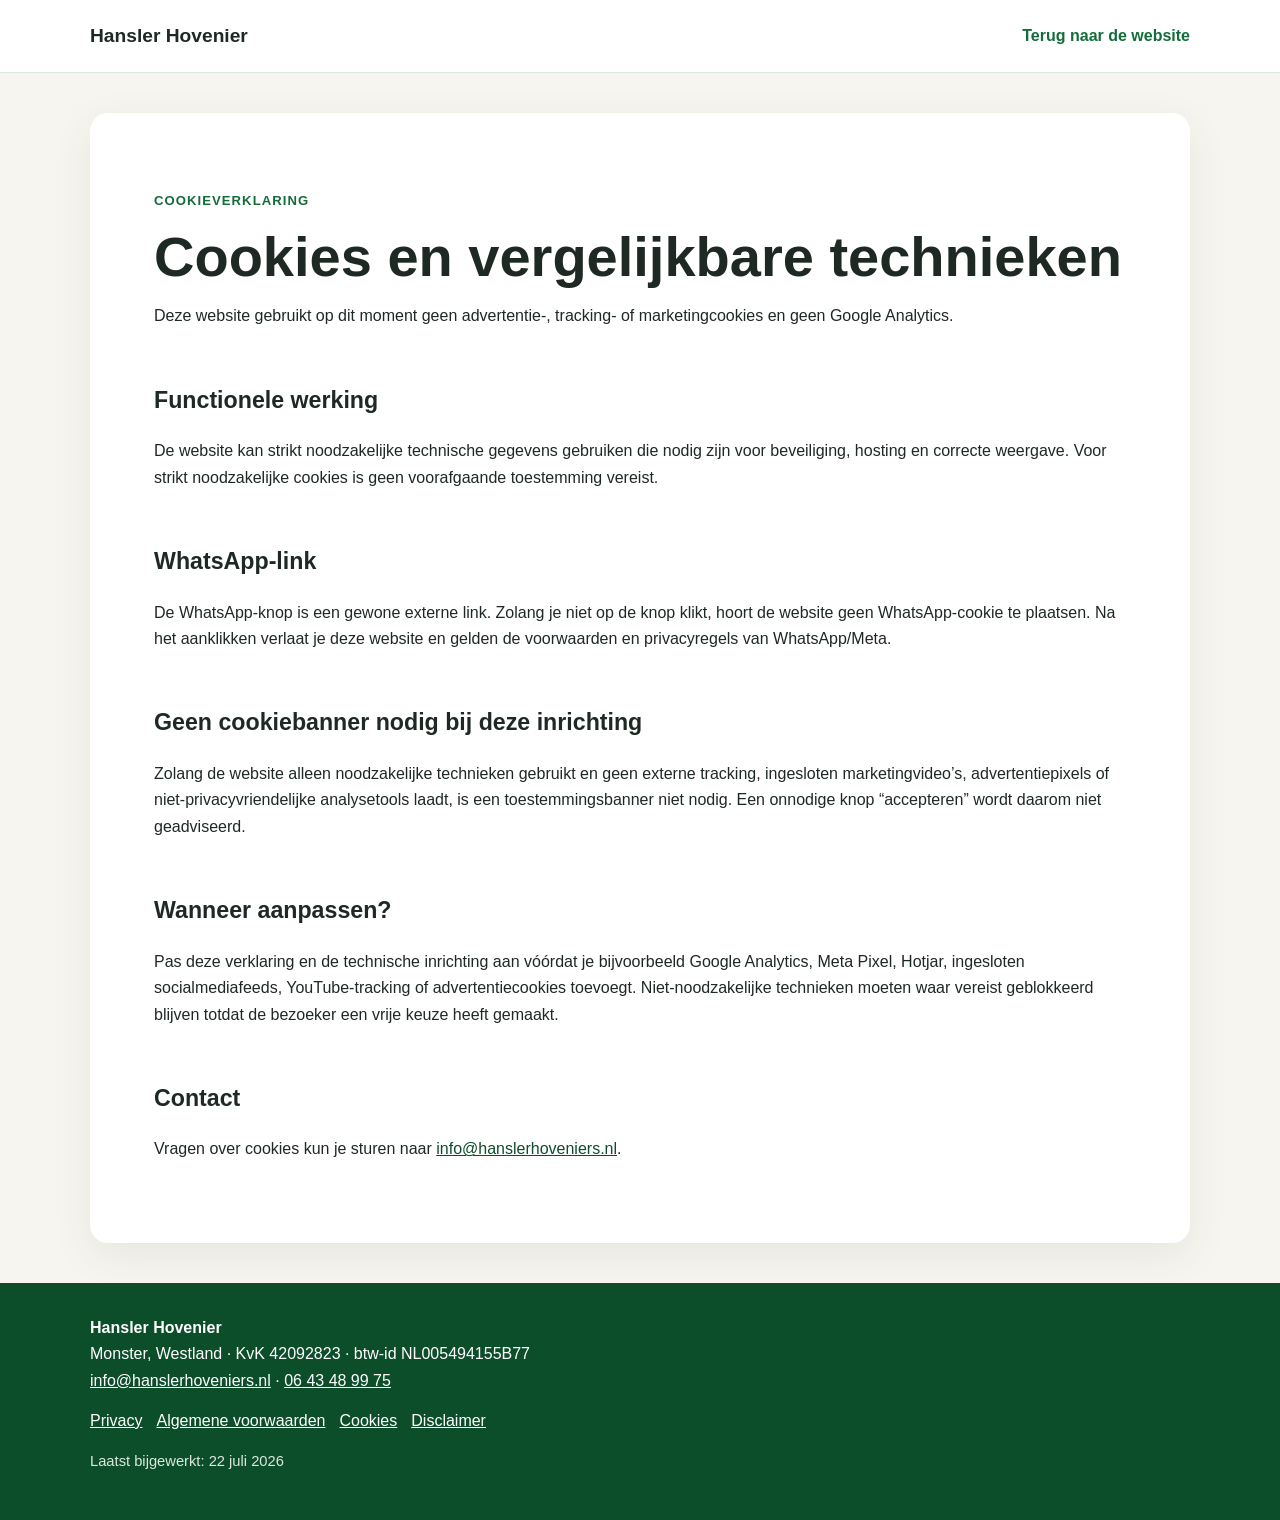
==== cookies.html @ 3fc3b0d9 "Add files via upload" ====
<!doctype html>
<html lang="nl">
<head>
  <meta charset="utf-8">
  <meta name="viewport" content="width=device-width,initial-scale=1">
  <title>Cookies | Hansler Hovenier</title>
  <meta name="description" content="Cookieverklaring van Hansler Hovenier.">
  <meta name="robots" content="index,follow">
  <link rel="canonical" href="https://hanslerhoveniers.nl/cookies.html">
  <link rel="stylesheet" href="legal.css">
</head>
<body>
<header class="site-header">
  <div class="header-inner">
    <a class="brand" href="index.html">Hansler Hovenier</a>
    <a class="back-link" href="index.html">Terug naar de website</a>
  </div>
</header>
<main class="legal-wrap">

<p class="eyebrow">Cookieverklaring</p>
<h1>Cookies en vergelijkbare technieken</h1>
<p>Deze website gebruikt op dit moment geen advertentie-, tracking- of marketingcookies en geen Google Analytics.</p>

<h2>Functionele werking</h2>
<p>De website kan strikt noodzakelijke technische gegevens gebruiken die nodig zijn voor beveiliging, hosting en correcte weergave. Voor strikt noodzakelijke cookies is geen voorafgaande toestemming vereist.</p>

<h2>WhatsApp-link</h2>
<p>De WhatsApp-knop is een gewone externe link. Zolang je niet op de knop klikt, hoort de website geen WhatsApp-cookie te plaatsen. Na het aanklikken verlaat je deze website en gelden de voorwaarden en privacyregels van WhatsApp/Meta.</p>

<h2>Geen cookiebanner nodig bij deze inrichting</h2>
<p>Zolang de website alleen noodzakelijke technieken gebruikt en geen externe tracking, ingesloten marketingvideo’s, advertentiepixels of niet-privacyvriendelijke analysetools laadt, is een toestemmingsbanner niet nodig. Een onnodige knop “accepteren” wordt daarom niet geadviseerd.</p>

<h2>Wanneer aanpassen?</h2>
<p>Pas deze verklaring en de technische inrichting aan vóórdat je bijvoorbeeld Google Analytics, Meta Pixel, Hotjar, ingesloten socialmediafeeds, YouTube-tracking of advertentiecookies toevoegt. Niet-noodzakelijke technieken moeten waar vereist geblokkeerd blijven totdat de bezoeker een vrije keuze heeft gemaakt.</p>

<h2>Contact</h2>
<p>Vragen over cookies kun je sturen naar <a href="mailto:info@hanslerhoveniers.nl">info@hanslerhoveniers.nl</a>.</p>

</main>
<footer class="site-footer">
  <div class="footer-inner">
    <strong>Hansler Hovenier</strong><br>
    Monster, Westland · KvK 42092823 · btw-id NL005494155B77<br>
    <a href="mailto:info@hanslerhoveniers.nl">info@hanslerhoveniers.nl</a> ·
    <a href="tel:+31643489975">06 43 48 99 75</a>
    <div class="footer-links">
      <a href="privacy.html">Privacy</a>
      <a href="voorwaarden.html">Algemene voorwaarden</a>
      <a href="cookies.html">Cookies</a>
      <a href="disclaimer.html">Disclaimer</a>
    </div>
    <p class="small">Laatst bijgewerkt: 22 juli 2026</p>
  </div>
</footer>
</body>
</html>
---- legal.css ----
:root{
  --green:#146c3a;
  --green-dark:#0d4e2a;
  --cream:#f7f5ef;
  --text:#1f2923;
  --muted:#667069;
  --border:#dfe5e0;
  --white:#fff;
}
*{box-sizing:border-box}
html{scroll-behavior:smooth}
body{
  margin:0;
  font-family:Arial,Helvetica,sans-serif;
  color:var(--text);
  background:var(--cream);
  line-height:1.65;
}
.site-header{
  position:sticky;top:0;z-index:10;
  background:rgba(255,255,255,.96);
  border-bottom:1px solid var(--border);
}
.header-inner,.legal-wrap,.footer-inner{
  width:min(1100px,calc(100% - 32px));
  margin:auto;
}
.header-inner{
  display:flex;align-items:center;justify-content:space-between;
  min-height:72px;gap:24px;
}
.brand{font-weight:800;color:var(--text);text-decoration:none;font-size:1.2rem}
.back-link{color:var(--green);font-weight:700;text-decoration:none}
.legal-wrap{
  background:var(--white);
  margin:40px auto;
  padding:clamp(24px,5vw,64px);
  border-radius:18px;
  box-shadow:0 12px 40px rgba(20,60,35,.08);
}
.eyebrow{text-transform:uppercase;letter-spacing:.08em;color:var(--green);font-weight:800;font-size:.82rem}
h1{font-size:clamp(2rem,5vw,3.5rem);line-height:1.1;margin:.25em 0}
h2{margin-top:2.2em;font-size:1.45rem}
h3{margin-top:1.5em}
a{color:var(--green-dark)}
.notice{
  padding:16px 18px;border-left:4px solid var(--green);
  background:#eef7f1;border-radius:8px;margin:24px 0;
}
.warning{
  padding:16px 18px;border-left:4px solid #a96b00;
  background:#fff6df;border-radius:8px;margin:24px 0;
}
table{width:100%;border-collapse:collapse;margin:20px 0}
th,td{border:1px solid var(--border);padding:12px;text-align:left;vertical-align:top}
th{background:#f1f5f2}
.site-footer{background:var(--green-dark);color:white;padding:32px 0}
.site-footer a{color:white}
.footer-links{display:flex;flex-wrap:wrap;gap:14px;margin-top:14px}
.small{font-size:.92rem;color:var(--muted)}
.site-footer .small{color:#dce8df}
@media(max-width:700px){
  .header-inner{min-height:62px}
  .legal-wrap{margin:18px auto;padding:22px}
  table{display:block;overflow-x:auto}
}
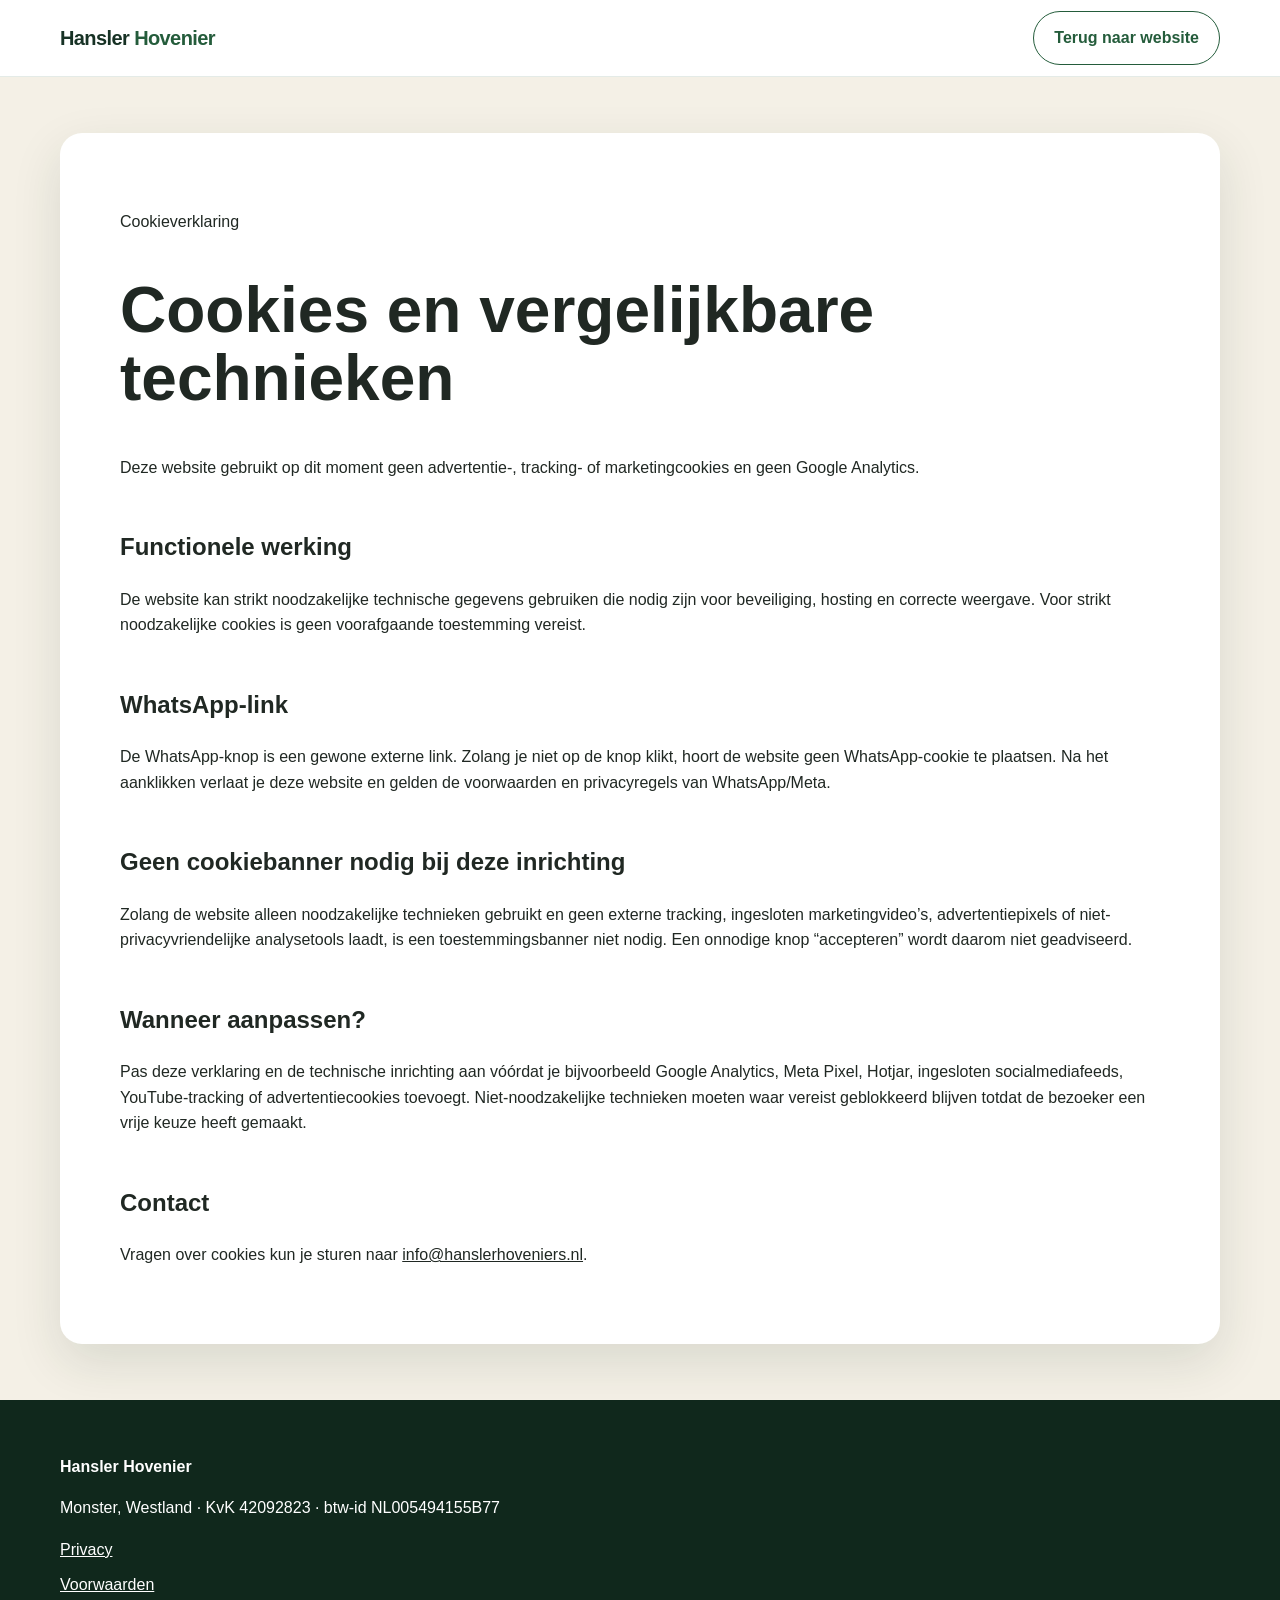
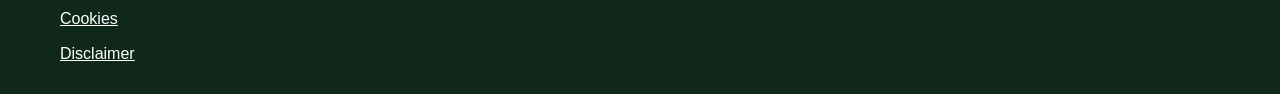
==== commit 6092c286: "Add files via upload" ====
--- a/cookies.html
+++ b/cookies.html
@@ -1,22 +1,10 @@
 <!doctype html>
-<html lang="nl">
-<head>
-  <meta charset="utf-8">
-  <meta name="viewport" content="width=device-width,initial-scale=1">
-  <title>Cookies | Hansler Hovenier</title>
-  <meta name="description" content="Cookieverklaring van Hansler Hovenier.">
-  <meta name="robots" content="index,follow">
-  <link rel="canonical" href="https://hanslerhoveniers.nl/cookies.html">
-  <link rel="stylesheet" href="legal.css">
-</head>
+<html lang="nl"><head><meta charset="utf-8"><meta name="viewport" content="width=device-width,initial-scale=1">
+<title>Cookieverklaring | Hansler Hovenier</title><meta name="robots" content="index,follow">
+<link rel="stylesheet" href="assets/css/style.css"></head>
 <body>
-<header class="site-header">
-  <div class="header-inner">
-    <a class="brand" href="index.html">Hansler Hovenier</a>
-    <a class="back-link" href="index.html">Terug naar de website</a>
-  </div>
-</header>
-<main class="legal-wrap">
+<header class="site-header"><div class="container nav-wrap"><a class="logo" href="index.html">Hansler <span>Hovenier</span></a><a class="btn btn-secondary" href="index.html">Terug naar website</a></div></header>
+<main class="legal-page"><div class="container legal-content">
 
 <p class="eyebrow">Cookieverklaring</p>
 <h1>Cookies en vergelijkbare technieken</h1>
@@ -37,21 +25,6 @@
 <h2>Contact</h2>
 <p>Vragen over cookies kun je sturen naar <a href="mailto:info@hanslerhoveniers.nl">info@hanslerhoveniers.nl</a>.</p>
 
-</main>
-<footer class="site-footer">
-  <div class="footer-inner">
-    <strong>Hansler Hovenier</strong><br>
-    Monster, Westland · KvK 42092823 · btw-id NL005494155B77<br>
-    <a href="mailto:info@hanslerhoveniers.nl">info@hanslerhoveniers.nl</a> ·
-    <a href="tel:+31643489975">06 43 48 99 75</a>
-    <div class="footer-links">
-      <a href="privacy.html">Privacy</a>
-      <a href="voorwaarden.html">Algemene voorwaarden</a>
-      <a href="cookies.html">Cookies</a>
-      <a href="disclaimer.html">Disclaimer</a>
-    </div>
-    <p class="small">Laatst bijgewerkt: 22 juli 2026</p>
-  </div>
-</footer>
-</body>
-</html>+</div></main>
+<footer class="site-footer"><div class="container"><strong>Hansler Hovenier</strong><p>Monster, Westland · KvK 42092823 · btw-id NL005494155B77</p><div class="footer-links"><a href="privacy.html">Privacy</a><a href="voorwaarden.html">Voorwaarden</a><a href="cookies.html">Cookies</a><a href="disclaimer.html">Disclaimer</a></div></div></footer>
+</body></html>
--- a/assets/css/style.css
+++ b/assets/css/style.css
@@ -0,0 +1,101 @@
+
+:root{
+  --green:#245c3b;
+  --green-2:#34754d;
+  --dark:#173225;
+  --cream:#f4f0e6;
+  --sand:#e8dfcf;
+  --white:#fff;
+  --text:#202823;
+  --muted:#69746d;
+  --line:#dce2dc;
+  --shadow:0 18px 50px rgba(25,53,37,.12);
+  --radius:22px;
+}
+*{box-sizing:border-box}
+html{scroll-behavior:smooth}
+body{margin:0;font-family:Inter,Arial,sans-serif;color:var(--text);background:#fff;line-height:1.6}
+img{max-width:100%;display:block}
+a{color:inherit}
+.container{width:min(1160px,calc(100% - 36px));margin:auto}
+.skip-link{position:absolute;left:-9999px}.skip-link:focus{left:16px;top:16px;background:#fff;padding:10px;z-index:999}
+.site-header{position:sticky;top:0;z-index:50;background:rgba(255,255,255,.94);backdrop-filter:blur(12px);border-bottom:1px solid rgba(36,92,59,.12)}
+.nav-wrap{height:76px;display:flex;align-items:center;justify-content:space-between;gap:24px}
+.logo{text-decoration:none;font-weight:900;letter-spacing:-.03em;font-size:1.25rem;color:var(--dark)}
+.logo span{color:var(--green)}
+.nav{display:flex;align-items:center;gap:24px}
+.nav a{text-decoration:none;font-weight:700;font-size:.94rem}
+.nav a:hover{color:var(--green)}
+.nav-toggle{display:none;background:none;border:0;font-size:1.5rem}
+.btn{display:inline-flex;align-items:center;justify-content:center;gap:8px;padding:13px 20px;border-radius:999px;text-decoration:none;font-weight:800;border:1px solid transparent;transition:.2s ease}
+.btn:hover{transform:translateY(-2px)}
+.btn-primary{background:var(--green);color:#fff;box-shadow:0 10px 24px rgba(36,92,59,.22)}
+.btn-secondary{border-color:var(--green);color:var(--green);background:#fff}
+.hero{min-height:680px;display:grid;align-items:center;background:
+ radial-gradient(circle at 80% 30%,rgba(52,117,77,.34),transparent 27%),
+ linear-gradient(125deg,rgba(18,48,31,.94),rgba(31,82,52,.78)),
+ url('https://images.unsplash.com/photo-1558904541-efa843a96f01?auto=format&fit=crop&w=1800&q=85') center/cover;
+ color:white}
+.hero-grid{display:grid;grid-template-columns:1.1fr .9fr;gap:54px;align-items:center;padding:90px 0}
+.kicker{text-transform:uppercase;letter-spacing:.14em;font-weight:900;font-size:.78rem;color:#d6eadc}
+.hero h1{font-size:clamp(2.8rem,7vw,5.6rem);line-height:.98;letter-spacing:-.055em;margin:.25em 0}
+.hero p{font-size:1.15rem;max-width:650px;color:#e6efe9}
+.hero-actions{display:flex;gap:12px;flex-wrap:wrap;margin-top:28px}
+.hero-card{background:rgba(255,255,255,.12);border:1px solid rgba(255,255,255,.25);backdrop-filter:blur(10px);padding:28px;border-radius:var(--radius)}
+.hero-card strong{font-size:1.1rem}
+.trust-list{display:grid;gap:13px;margin:18px 0 0;padding:0;list-style:none}
+.trust-list li:before{content:"✓";margin-right:10px;font-weight:900;color:#bfe5cb}
+.section{padding:92px 0}
+.section-soft{background:var(--cream)}
+.section-head{max-width:720px;margin-bottom:38px}
+.section-head h2{font-size:clamp(2rem,5vw,3.4rem);line-height:1.05;letter-spacing:-.045em;margin:.25em 0}
+.section-head p{color:var(--muted);font-size:1.05rem}
+.services{display:grid;grid-template-columns:repeat(3,1fr);gap:20px}
+.card{background:#fff;border:1px solid var(--line);border-radius:var(--radius);padding:28px;box-shadow:0 8px 30px rgba(28,61,40,.06)}
+.card-icon{font-size:1.8rem}
+.card h3{margin:14px 0 8px}
+.card p{color:var(--muted)}
+.about-grid{display:grid;grid-template-columns:.95fr 1.05fr;gap:62px;align-items:center}
+.image-panel{min-height:520px;border-radius:var(--radius);background:
+ linear-gradient(rgba(17,46,29,.15),rgba(17,46,29,.15)),
+ url('https://images.unsplash.com/photo-1416879595882-3373a0480b5b?auto=format&fit=crop&w=1200&q=85') center/cover;
+ box-shadow:var(--shadow)}
+.checks{display:grid;grid-template-columns:1fr 1fr;gap:12px;margin:24px 0}
+.check{background:#eef5ef;border-radius:14px;padding:14px;font-weight:700}
+.projects{display:grid;grid-template-columns:repeat(3,1fr);gap:18px}
+.project{min-height:340px;border-radius:var(--radius);overflow:hidden;position:relative;background:#ddd}
+.project:nth-child(1){background:url('https://images.unsplash.com/photo-1600566753190-17f0baa2a6c3?auto=format&fit=crop&w=1000&q=85') center/cover}
+.project:nth-child(2){background:url('https://images.unsplash.com/photo-1598902108854-10e335adac99?auto=format&fit=crop&w=1000&q=85') center/cover}
+.project:nth-child(3){background:url('https://images.unsplash.com/photo-1585320806297-9794b3e4eeae?auto=format&fit=crop&w=1000&q=85') center/cover}
+.project:after{content:"";position:absolute;inset:45% 0 0;background:linear-gradient(transparent,rgba(9,29,18,.9))}
+.project-info{position:absolute;left:24px;right:24px;bottom:20px;color:white;z-index:2}
+.project-info h3{margin:0}
+.cta{background:var(--dark);color:#fff;border-radius:32px;padding:48px;display:grid;grid-template-columns:1fr auto;gap:30px;align-items:center}
+.cta h2{margin:0 0 10px;font-size:clamp(2rem,4vw,3.2rem);line-height:1.05}
+.contact-grid{display:grid;grid-template-columns:1fr 1fr;gap:32px}
+.contact-box{background:var(--cream);border-radius:var(--radius);padding:30px}
+.contact-line{display:flex;gap:14px;margin:18px 0}
+.site-footer{background:#10281c;color:#fff;padding:54px 0 28px}
+.footer-grid{display:grid;grid-template-columns:1.3fr .7fr .8fr;gap:36px}
+.footer-grid h3{margin-top:0}.footer-grid a{color:#dce8df;text-decoration:none}
+.footer-links{display:grid;gap:9px}
+.footer-bottom{border-top:1px solid rgba(255,255,255,.15);margin-top:36px;padding-top:22px;color:#c4d2c9;font-size:.9rem}
+.whatsapp{position:fixed;right:18px;bottom:18px;background:#25D366;color:#092b18;text-decoration:none;padding:13px 17px;border-radius:999px;font-weight:900;box-shadow:0 12px 30px rgba(0,0,0,.22);z-index:45}
+.legal-page{background:var(--cream);padding:56px 0}
+.legal-content{background:#fff;padding:clamp(24px,5vw,60px);border-radius:var(--radius);box-shadow:var(--shadow)}
+.legal-content h1{font-size:clamp(2.2rem,5vw,4rem);line-height:1.05}
+.legal-content h2{margin-top:2em}
+.notice{padding:16px 18px;border-left:4px solid var(--green);background:#eef7f1;border-radius:8px}
+.warning{padding:16px 18px;border-left:4px solid #a96b00;background:#fff6df;border-radius:8px}
+table{width:100%;border-collapse:collapse;margin:20px 0}th,td{border:1px solid var(--line);padding:12px;text-align:left;vertical-align:top}th{background:#f1f5f2}
+@media(max-width:900px){
+ .nav{display:none;position:absolute;top:76px;left:0;right:0;background:#fff;padding:22px;flex-direction:column;align-items:flex-start;border-bottom:1px solid var(--line)}
+ .nav.open{display:flex}.nav-toggle{display:block}
+ .hero-grid,.about-grid,.contact-grid{grid-template-columns:1fr}.hero-card{max-width:600px}
+ .services,.projects{grid-template-columns:1fr 1fr}.footer-grid{grid-template-columns:1fr 1fr}.cta{grid-template-columns:1fr}
+}
+@media(max-width:620px){
+ .hero{min-height:auto}.hero-grid{padding:74px 0}.hero h1{font-size:3.1rem}
+ .services,.projects,.footer-grid,.checks{grid-template-columns:1fr}
+ .section{padding:68px 0}.project{min-height:300px}.cta{padding:30px}
+}
